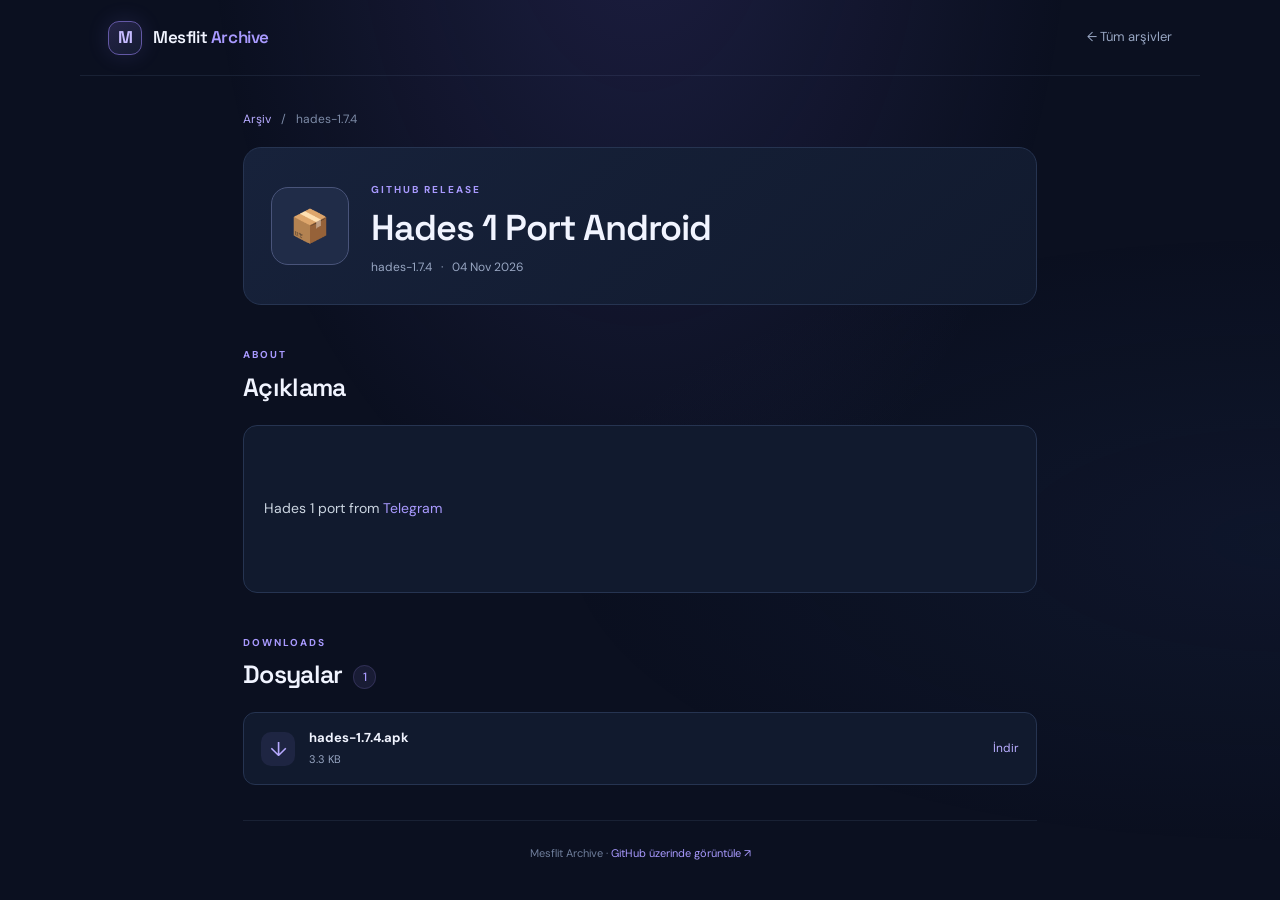
==== site/releases/hades-1.7.4/index.html @ f5720f34 "Update Mesflit Archive" ====
<!doctype html>
<html lang="tr">
<head>
    <meta charset="utf-8">

    <meta
        name="viewport"
        content="width=device-width, initial-scale=1"
    >

    <meta name="theme-color" content="#0b1020">

    <meta
        name="description"
        content="Hades 1 Port Android — Mesflit Archive"
    >

    <title>Hades 1 Port Android · Mesflit Archive</title>

    <link
        rel="stylesheet"
        href="../../assets/style.css"
    >
</head>

<body>
    <div class="ambient"></div>

    <header class="topbar">
        <a class="brand" href="../../">
            <span class="brand-mark">M</span>

            <span>
                Mesflit <b>Archive</b>
            </span>
        </a>

        <a class="back-link" href="../../">
            ← Tüm arşivler
        </a>
    </header>

    <main class="container detail-container">

        <div class="breadcrumbs">
            <a href="../../">Arşiv</a>
            <span>/</span>
            <span>hades-1.7.4</span>
        </div>

        <section class="detail-hero panel">
            
        <div class="release-icon icon-placeholder">
            📦
        </div>
        

            <div class="detail-heading">
                <span class="eyebrow">
                    GITHUB RELEASE
                </span>

                <h1>Hades 1 Port Android</h1>

                <div class="meta">
                    <span>hades-1.7.4</span>
                    <span>·</span>
                    <span>
                        04 Nov 2026
                    </span>
                </div>
            </div>
        </section>

        <section class="content-section">
            <div class="section-heading">
                <div>
                    <span class="eyebrow">ABOUT</span>
                    <h2>Açıklama</h2>
                </div>
            </div>

            <div class="panel description markdown-content">
                <p>Hades 1 port from <a href="https://t.me/wickedprojects">Telegram</a></p>
            </div>
        </section>

        <section class="content-section">
            <div class="section-heading">
                <div>
                    <span class="eyebrow">DOWNLOADS</span>

                    <h2>
                        Dosyalar
                        <span class="count">1</span>
                    </h2>
                </div>
            </div>

            <div class="asset-list">
                
        <a
            class="asset"
            href="https://github.com/mesflit/archive/releases/download/hades-1.7.4/hades-1.7.4.apk"
            target="_blank"
            rel="noopener noreferrer"
        >
            <span class="asset-symbol">↓</span>

            <span class="asset-info">
                <strong>hades-1.7.4.apk</strong>
                <small>3.3 KB</small>
            </span>

            <span class="asset-download">
                İndir
            </span>
        </a>
        
            </div>
        </section>

        <footer class="footer">
            Mesflit Archive ·

            <a
                href="https://github.com/mesflit/archive/releases/tag/hades-1.7.4"
                target="_blank"
                rel="noopener noreferrer"
            >
                GitHub üzerinde görüntüle ↗
            </a>
        </footer>

    </main>
</body>
</html>
---- site/assets/style.css ----
@import url('https://fonts.googleapis.com/css2?family=DM+Sans:wght@400;500;600;700&family=Space+Grotesk:wght@400;500;600;700&display=swap');

:root{color-scheme:dark;--bg:#0b1020;--panel:#111a2e;--panel2:#151f36;--line:#263451;--text:#f1f4ff;--muted:#98a6c2;--accent:#a99aff;--accent2:#7b8cff}
*{box-sizing:border-box}
html{min-height:100%;scroll-behavior:smooth}
body{margin:0;min-height:100vh;background:var(--bg);color:var(--text);font-family:'DM Sans',sans-serif;line-height:1.6}
a{color:inherit;text-decoration:none}
.ambient{position:fixed;inset:0;pointer-events:none;z-index:-1;background:radial-gradient(ellipse at 50% -15%,rgba(104,91,205,.19),transparent 48%),radial-gradient(ellipse at 100% 60%,rgba(45,75,140,.10),transparent 40%)}
.topbar{height:76px;max-width:1120px;margin:auto;padding:0 28px;display:flex;align-items:center;justify-content:space-between;border-bottom:1px solid rgba(135,153,195,.12)}
.brand{display:flex;align-items:center;gap:11px;font-family:'Space Grotesk',sans-serif;font-size:17px;font-weight:600;letter-spacing:-.4px}
.brand b{color:#a99aff;font-weight:600}
.brand-mark{width:34px;height:34px;display:grid;place-items:center;border:1px solid #6358a5;border-radius:11px;color:#c6bbff;background:linear-gradient(145deg,#252448,#151c32);box-shadow:0 0 22px #8b7cff24;font-weight:700}
.github-link,.back-link{font-size:13px;color:var(--muted);transition:.2s}
.github-link:hover,.back-link:hover{color:white}
.container{max-width:1000px;margin:0 auto;padding:0 28px}
.hero{min-height:330px;padding:76px 0 62px;display:flex;align-items:center;justify-content:space-between;gap:30px}
.eyebrow{font-size:10px;letter-spacing:2px;font-weight:700;color:#a99aff}
.status-dot{display:inline-block;width:6px;height:6px;border-radius:50%;background:#75d8b0;margin:0 7px 1px 0;box-shadow:0 0 10px #75d8b0}
.hero h1{font-family:'Space Grotesk',sans-serif;font-size:clamp(43px,7vw,68px);line-height:1.04;letter-spacing:-3.5px;margin:17px 0}
.hero h1 span{background:linear-gradient(90deg,#b7aaff,#7d9cff);-webkit-background-clip:text;background-clip:text;color:transparent}
.hero-copy>p{max-width:440px;color:var(--muted);font-size:15px}
.hero-orbit{width:210px;height:210px;position:relative;flex:none;display:grid;place-items:center}
.orbit{position:absolute;border:1px solid #8f83e044;border-radius:50%;transform:rotate(-28deg)}
.orbit-one{width:190px;height:82px}.orbit-two{width:160px;height:160px;border-color:#8f83e02c}
.orbit-core{width:74px;height:74px;border-radius:24px;display:grid;place-items:center;font:700 35px 'Space Grotesk';color:#d2caff;background:linear-gradient(145deg,#34305f,#18213b);border:1px solid #9e91ff66;box-shadow:0 0 50px #8b7cff40}
.orbit-star{position:absolute;right:17px;top:26px;color:#c7baff;font-size:22px}
.archive-section{padding:10px 0 65px}
.section-heading{display:flex;align-items:end;justify-content:space-between;margin-bottom:22px}
.section-heading h2{font:600 25px 'Space Grotesk';letter-spacing:-.7px;margin:5px 0 0}
.count{font:500 12px 'DM Sans';color:#a99aff;background:#a99aff18;border:1px solid #a99aff2a;border-radius:20px;padding:3px 9px;vertical-align:middle;margin-left:5px}
.search-box{height:52px;border:1px solid var(--line);background:#10182a;border-radius:13px;display:flex;align-items:center;gap:12px;padding:0 16px;margin-bottom:20px;transition:.2s}
.search-box:focus-within{border-color:#8e80df;box-shadow:0 0 0 3px #8b7cff18}
.search-icon{font-size:25px;color:#a99aff;line-height:1}
.search-box input{width:100%;border:0;outline:0;background:transparent;color:var(--text);font:14px 'DM Sans'}
.search-box input::placeholder{color:#75839e}
.search-box kbd{font:11px monospace;color:#8996b0;border:1px solid #34415d;border-radius:5px;padding:3px 7px}
.archive-grid{display:grid;grid-template-columns:repeat(2,minmax(0,1fr));gap:14px}
.archive-card{min-width:0;display:flex;gap:15px;padding:19px;border:1px solid var(--line);border-radius:16px;background:linear-gradient(145deg,#141e33,#10182a);transition:transform .2s,border-color .2s,background .2s}
.archive-card:hover{transform:translateY(-3px);border-color:#6e65b2;background:#18223a}
.card-icon{width:52px;height:52px;flex:none;border:1px solid #374568;background:#202c48;border-radius:13px;display:grid;place-items:center;overflow:hidden;color:#c4baff;font-size:24px}
.card-icon img{width:100%;height:100%;object-fit:cover}
.card-content{min-width:0;flex:1}
.card-topline{display:flex;justify-content:space-between;gap:8px;align-items:center}
.tag,.file-count{font-size:10px;color:#9aa8c4}
.tag{color:#b6aaff;background:#9b8bff16;border-radius:5px;padding:2px 7px;max-width:65%;overflow:hidden;text-overflow:ellipsis;white-space:nowrap}
.card-content h3{font:600 16px 'Space Grotesk';margin:8px 0 4px;overflow-wrap:anywhere}
.card-content p{font-size:12px;color:var(--muted);margin:0;line-height:1.5;overflow-wrap:anywhere}
.card-bottom{display:flex;justify-content:space-between;align-items:center;margin-top:14px;font-size:10px;color:#7887a4}
.card-arrow{color:#b8aaff;font-size:17px}
.empty-state{text-align:center;grid-column:1/-1;padding:55px 15px;border:1px dashed #34415d;border-radius:16px;color:var(--muted)}
.empty-icon{font-size:34px}.empty-state h3{color:var(--text);margin:10px 0 2px}.empty-state p{font-size:13px;margin:0}
.no-results{text-align:center;color:var(--muted);font-size:13px;padding:25px}
.footer{padding:24px 0 32px;border-top:1px solid rgba(135,153,195,.12);text-align:center;color:#6f7e9b;font-size:11px}
.footer a{color:#a99aff}
.detail-container{max-width:850px}
.breadcrumbs{display:flex;gap:10px;color:#7d8ba7;font-size:12px;margin:34px 0 18px}
.breadcrumbs a{color:#b6aaff}
.detail-hero{display:flex;align-items:center;gap:22px;padding:27px;border:1px solid var(--line);border-radius:18px;background:linear-gradient(140deg,#17223b,#111a2e)}
.release-icon{width:78px;height:78px;flex:none;object-fit:cover;border-radius:17px;border:1px solid #49547a;background:#202c48}
.icon-placeholder{display:grid;place-items:center;font-size:32px}
.detail-heading{min-width:0}
.detail-heading h1{font:600 clamp(24px,5vw,36px)/1.15 'Space Grotesk';letter-spacing:-1px;margin:7px 0 9px;overflow-wrap:anywhere}
.meta{display:flex;gap:9px;flex-wrap:wrap;color:var(--muted);font-size:12px}
.content-section{margin:35px 0}
.description{white-space:pre-wrap;overflow-wrap:anywhere;color:#c0cbe0;font-size:14px;line-height:1.8;padding:20px;border:1px solid var(--line);border-radius:14px;background:#111a2e}
.asset-list{display:grid;gap:10px}
.asset{display:flex;align-items:center;gap:14px;padding:15px 17px;border:1px solid var(--line);border-radius:12px;background:#111a2e;transition:.2s}
.asset:hover{border-color:#8b7cff88;background:#17223a}
.asset-symbol{width:34px;height:34px;border-radius:10px;background:#9b8bff18;color:#b7aaff;display:grid;place-items:center;font-size:20px}
.asset-info{flex:1;min-width:0;display:grid;gap:2px}
.asset-info strong{font-size:13px;overflow-wrap:anywhere}
.asset-info small{font-size:11px;color:var(--muted)}
.asset-download{font-size:12px;color:#b9adff}
.muted{color:var(--muted);font-size:13px}
@media(max-width:650px){.topbar{height:65px;padding:0 18px}.container{padding:0 18px}.hero{min-height:260px;padding:55px 0 42px}.hero h1{font-size:48px;letter-spacing:-2.5px}.hero-orbit{width:105px;height:140px;transform:scale(.68);margin-right:-20px}.archive-grid{grid-template-columns:1fr}.archive-card{padding:16px}.detail-hero{padding:19px;gap:15px}.release-icon{width:62px;height:62px}.breadcrumbs{margin-top:25px}}
@media(max-width:390px){.hero-orbit{display:none}.hero h1{font-size:43px}.github-link{font-size:11px}.brand{font-size:15px}}


/* Markdown description */

.markdown-content {
    line-height: 1.8;
    overflow-wrap: anywhere;
}

.markdown-content > :first-child {
    margin-top: 0;
}

.markdown-content > :last-child {
    margin-bottom: 0;
}

.markdown-content h1,
.markdown-content h2,
.markdown-content h3,
.markdown-content h4 {
    color: #eef2ff;
    line-height: 1.3;
    margin: 1.5em 0 0.7em;
}

.markdown-content h1 {
    font-size: 1.8rem;
}

.markdown-content h2 {
    font-size: 1.5rem;
}

.markdown-content h3 {
    font-size: 1.2rem;
}

.markdown-content p {
    margin: 0.9em 0;
    color: #cbd5e1;
}

.markdown-content a {
    color: #a99aff;
    text-decoration: none;
}

.markdown-content a:hover {
    text-decoration: underline;
}

.markdown-content ul,
.markdown-content ol {
    padding-left: 1.6rem;
    margin: 1rem 0;
}

.markdown-content li {
    margin: 0.35rem 0;
    color: #cbd5e1;
}

.markdown-content blockquote {
    border-left: 3px solid #8b7cff;
    margin: 1.2rem 0;
    padding: 0.5rem 1rem;
    background: rgba(139, 124, 255, 0.08);
    border-radius: 0 8px 8px 0;
    color: #cbd5e1;
}

.markdown-content code {
    background: #111a2e;
    color: #b9adff;
    padding: 0.2rem 0.4rem;
    border-radius: 5px;
    font-family: monospace;
}

.markdown-content pre {
    background: #080d19;
    border: 1px solid #273452;
    border-radius: 10px;
    padding: 1rem;
    overflow-x: auto;
}

.markdown-content pre code {
    padding: 0;
    background: transparent;
    color: #dbe4ff;
}

.markdown-content table {
    display: block;
    width: 100%;
    overflow-x: auto;
    border-collapse: collapse;
    margin: 1rem 0;
}

.markdown-content th,
.markdown-content td {
    border: 1px solid #273452;
    padding: 0.65rem 0.85rem;
    text-align: left;
}

.markdown-content th {
    background: #111a2e;
    color: #eef2ff;
}

.markdown-content td {
    color: #cbd5e1;
}

.markdown-content hr {
    border: 0;
    border-top: 1px solid #273452;
    margin: 1.5rem 0;
}

.markdown-content img {
    max-width: 100%;
    height: auto;
    border-radius: 10px;
}
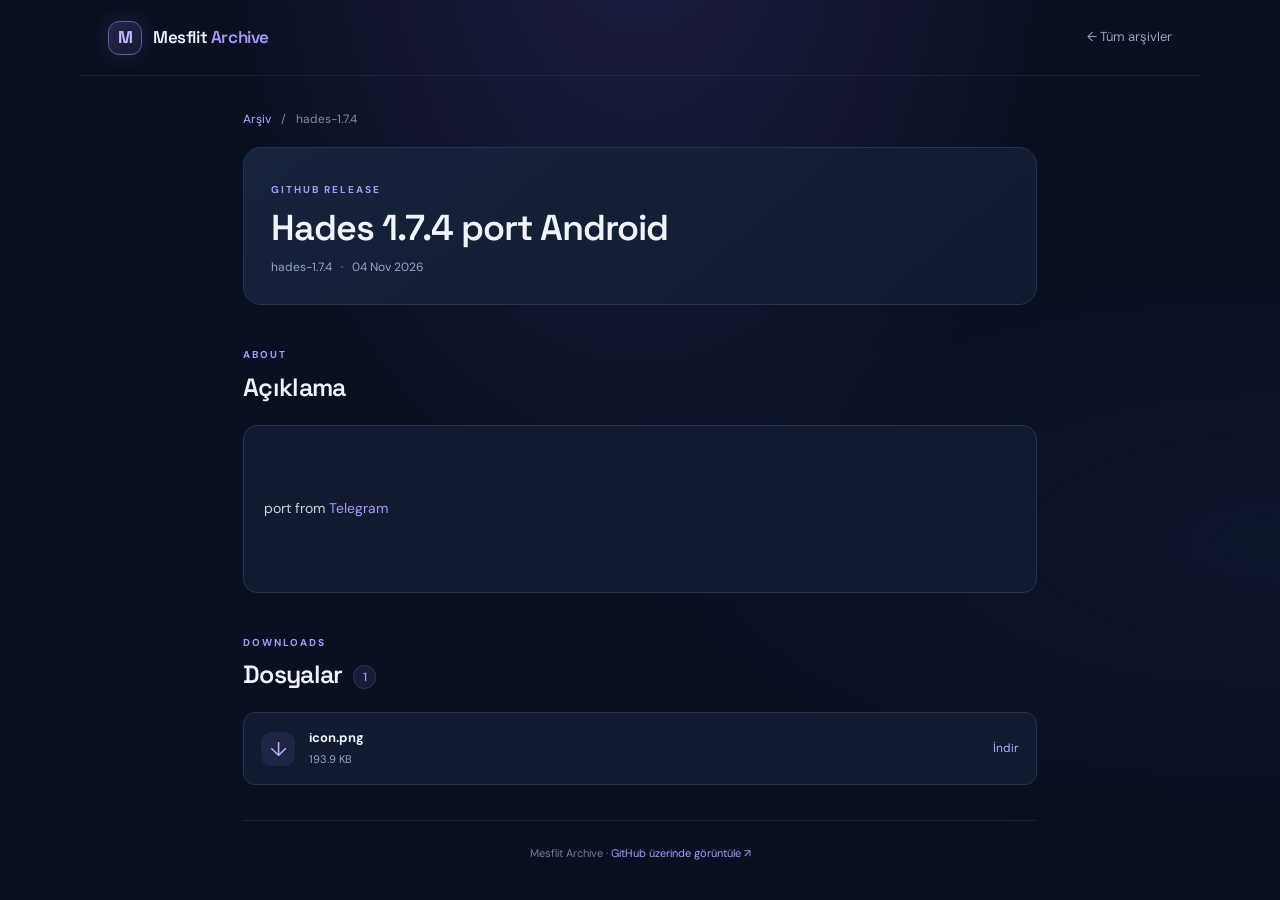
==== commit 8cc752f3: "Update Mesflit Archive" ====
--- a/site/releases/hades-1.7.4/index.html
+++ b/site/releases/hades-1.7.4/index.html
@@ -12,10 +12,10 @@
 
     <meta
         name="description"
-        content="Hades 1 Port Android — Mesflit Archive"
+        content="Hades 1.7.4 port Android — Mesflit Archive"
     >
 
-    <title>Hades 1 Port Android · Mesflit Archive</title>
+    <title>Hades 1.7.4 port Android · Mesflit Archive</title>
 
     <link
         rel="stylesheet"
@@ -50,9 +50,12 @@
 
         <section class="detail-hero panel">
             
-        <div class="release-icon icon-placeholder">
-            📦
-        </div>
+        <img
+            class="release-icon"
+            src="https://github.com/mesflit/archive/releases/download/hades-1.7.4/icon.png"
+            alt=""
+            onerror="this.style.display='none'"
+        >
         
 
             <div class="detail-heading">
@@ -60,7 +63,7 @@
                     GITHUB RELEASE
                 </span>
 
-                <h1>Hades 1 Port Android</h1>
+                <h1>Hades 1.7.4 port Android</h1>
 
                 <div class="meta">
                     <span>hades-1.7.4</span>
@@ -81,7 +84,7 @@
             </div>
 
             <div class="panel description markdown-content">
-                <p>Hades 1 port from <a href="https://t.me/wickedprojects">Telegram</a></p>
+                <p>port from <a href="https://t.me/wickedprojects/90">Telegram</a></p>
             </div>
         </section>
 
@@ -101,15 +104,15 @@
                 
         <a
             class="asset"
-            href="https://github.com/mesflit/archive/releases/download/hades-1.7.4/hades-1.7.4.apk"
+            href="https://github.com/mesflit/archive/releases/download/hades-1.7.4/icon.png"
             target="_blank"
             rel="noopener noreferrer"
         >
             <span class="asset-symbol">↓</span>
 
             <span class="asset-info">
-                <strong>hades-1.7.4.apk</strong>
-                <small>3.3 KB</small>
+                <strong>icon.png</strong>
+                <small>193.9 KB</small>
             </span>
 
             <span class="asset-download">
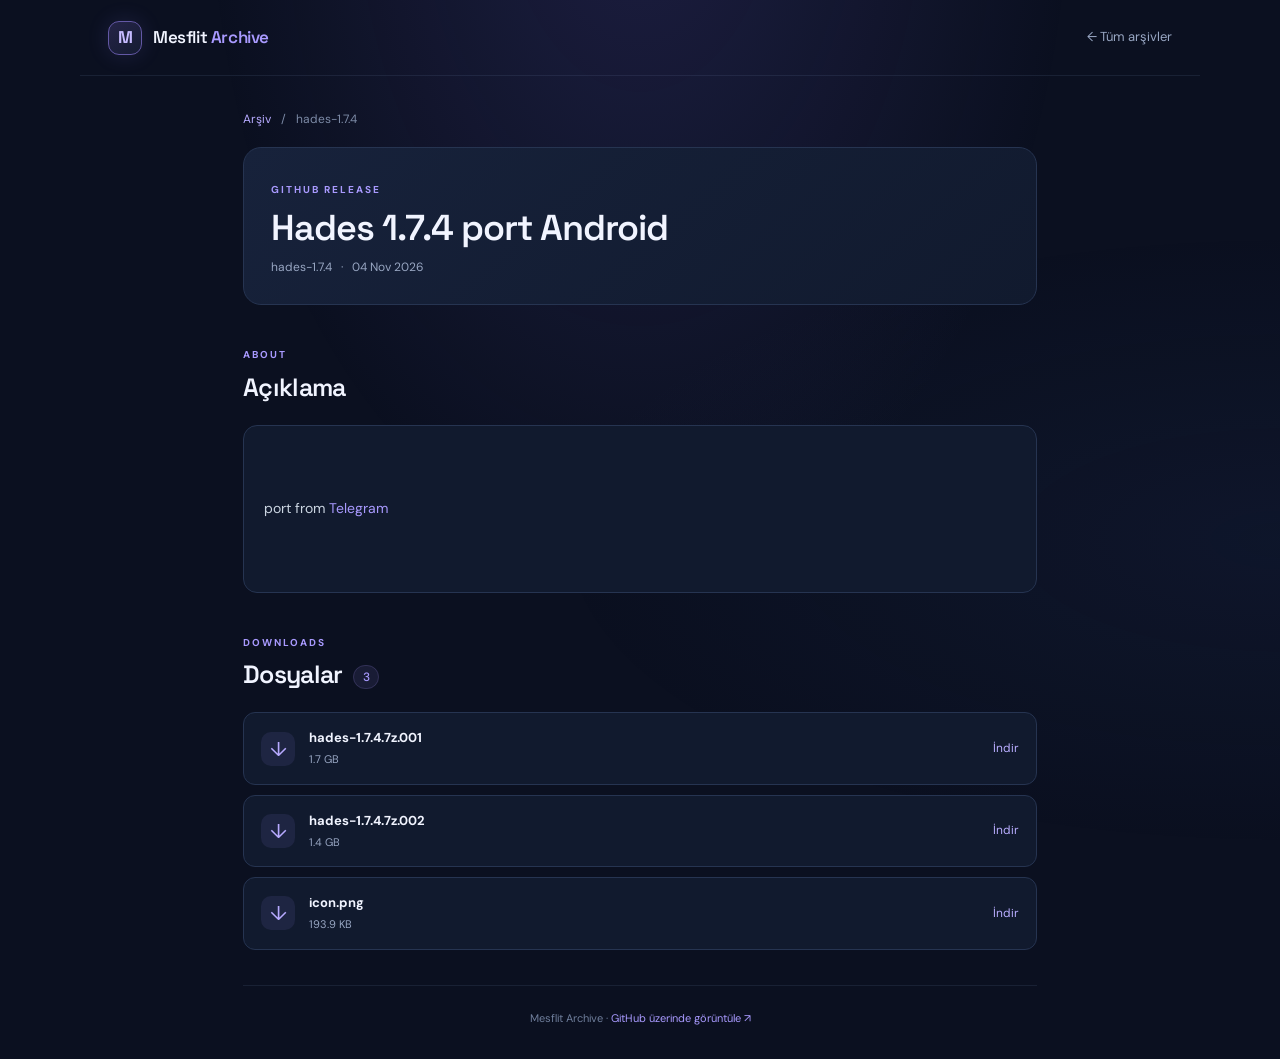
==== commit e3fd3edd: "Update Mesflit Archive" ====
--- a/site/releases/hades-1.7.4/index.html
+++ b/site/releases/hades-1.7.4/index.html
@@ -95,13 +95,49 @@
 
                     <h2>
                         Dosyalar
-                        <span class="count">1</span>
+                        <span class="count">3</span>
                     </h2>
                 </div>
             </div>
 
             <div class="asset-list">
                 
+        <a
+            class="asset"
+            href="https://github.com/mesflit/archive/releases/download/hades-1.7.4/hades-1.7.4.7z.001"
+            target="_blank"
+            rel="noopener noreferrer"
+        >
+            <span class="asset-symbol">↓</span>
+
+            <span class="asset-info">
+                <strong>hades-1.7.4.7z.001</strong>
+                <small>1.7 GB</small>
+            </span>
+
+            <span class="asset-download">
+                İndir
+            </span>
+        </a>
+        
+        <a
+            class="asset"
+            href="https://github.com/mesflit/archive/releases/download/hades-1.7.4/hades-1.7.4.7z.002"
+            target="_blank"
+            rel="noopener noreferrer"
+        >
+            <span class="asset-symbol">↓</span>
+
+            <span class="asset-info">
+                <strong>hades-1.7.4.7z.002</strong>
+                <small>1.4 GB</small>
+            </span>
+
+            <span class="asset-download">
+                İndir
+            </span>
+        </a>
+        
         <a
             class="asset"
             href="https://github.com/mesflit/archive/releases/download/hades-1.7.4/icon.png"
